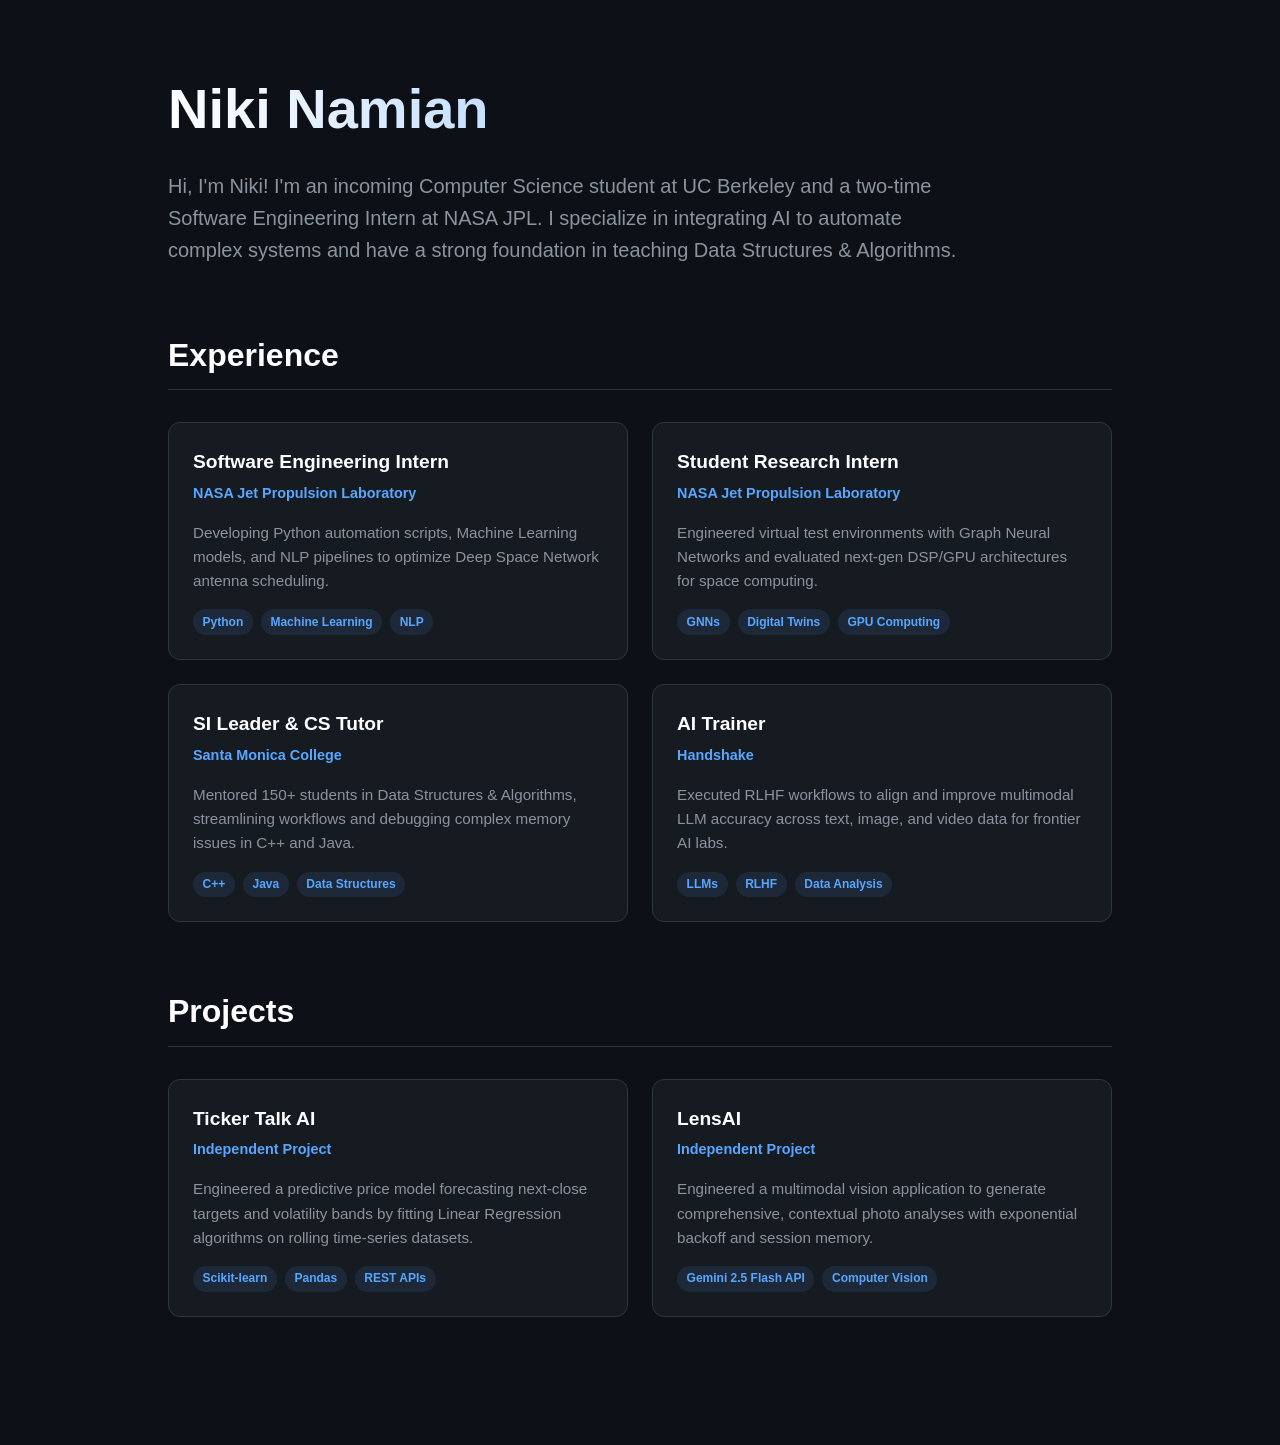
==== index.html @ df6cf2d8 "initial" ====
<!DOCTYPE html>
<html lang="en">
<head>
    <meta charset="UTF-8">
    <meta name="viewport" content="width=device-width, initial-scale=1.0">
    <title>Niki Namian | Software Engineer</title>
    <style>
        :root {
            --bg-color: #0d1117;
            --card-bg: #161b22;
            --text-main: #c9d1d9;
            --text-muted: #8b949e;
            --accent: #58a6ff;
            --accent-glow: rgba(88, 166, 255, 0.4);
        }

        * {
            margin: 0;
            padding: 0;
            box-sizing: border-box;
        }

        body {
            font-family: -apple-system, BlinkMacSystemFont, "Segoe UI", Roboto, Helvetica, Arial, sans-serif;
            background-color: var(--bg-color);
            color: var(--text-main);
            line-height: 1.6;
            padding: 5% 10%;
            max-width: 1200px;
            margin: 0 auto;
        }

        /* Hero Section */
        header {
            margin-bottom: 4rem;
            animation: fadeIn 1s ease-in-out;
        }

        h1 {
            font-size: 3.5rem;
            margin-bottom: 1rem;
            background: linear-gradient(90deg, #ffffff, var(--accent));
            -webkit-background-clip: text;
            -webkit-text-fill-color: transparent;
        }

        .hero-text {
            font-size: 1.25rem;
            color: var(--text-muted);
            max-width: 800px;
        }

        h2.section-title {
            font-size: 2rem;
            border-bottom: 1px solid #30363d;
            padding-bottom: 0.5rem;
            margin-bottom: 2rem;
            color: #fff;
        }

        /* Grid Layout for Cards */
        .grid-container {
            display: grid;
            grid-template-columns: repeat(auto-fit, minmax(300px, 1fr));
            gap: 1.5rem;
            margin-bottom: 4rem;
        }

        /* Card Styling */
        .card {
            background-color: var(--card-bg);
            border: 1px solid #30363d;
            border-radius: 12px;
            padding: 1.5rem;
            transition: transform 0.3s ease, box-shadow 0.3s ease, border-color 0.3s ease;
        }

        .card:hover {
            transform: translateY(-5px);
            box-shadow: 0 8px 24px var(--accent-glow);
            border-color: var(--accent);
        }

        .card h3 {
            color: #fff;
            margin-bottom: 0.25rem;
            font-size: 1.2rem;
        }

        .card .company {
            color: var(--accent);
            font-weight: 600;
            font-size: 0.9rem;
            margin-bottom: 1rem;
            display: block;
        }

        .card p {
            font-size: 0.95rem;
            color: var(--text-muted);
        }

        /* Tags for Skills */
        .tags {
            margin-top: 1rem;
            display: flex;
            flex-wrap: wrap;
            gap: 0.5rem;
        }

        .tag {
            background-color: rgba(88, 166, 255, 0.1);
            color: var(--accent);
            padding: 0.2rem 0.6rem;
            border-radius: 20px;
            font-size: 0.75rem;
            font-weight: 600;
        }

        @keyframes fadeIn {
            from { opacity: 0; transform: translateY(20px); }
            to { opacity: 1; transform: translateY(0); }
        }
    </style>
</head>
<body>

    <header>
        <h1>Niki Namian</h1>
        <p class="hero-text">
            Hi, I'm Niki! I'm an incoming Computer Science student at UC Berkeley and a two-time Software Engineering Intern at NASA JPL. I specialize in integrating AI to automate complex systems and have a strong foundation in teaching Data Structures & Algorithms.
        </p>
    </header>

    <main>
        <!-- Experience Section -->
        <h2 class="section-title">Experience</h2>
        <div class="grid-container">
            
            <div class="card">
                <h3>Software Engineering Intern</h3>
                <span class="company">NASA Jet Propulsion Laboratory</span>
                <p>Developing Python automation scripts, Machine Learning models, and NLP pipelines to optimize Deep Space Network antenna scheduling.</p>
                <div class="tags">
                    <span class="tag">Python</span>
                    <span class="tag">Machine Learning</span>
                    <span class="tag">NLP</span>
                </div>
            </div>

            <div class="card">
                <h3>Student Research Intern</h3>
                <span class="company">NASA Jet Propulsion Laboratory</span>
                <p>Engineered virtual test environments with Graph Neural Networks and evaluated next-gen DSP/GPU architectures for space computing.</p>
                <div class="tags">
                    <span class="tag">GNNs</span>
                    <span class="tag">Digital Twins</span>
                    <span class="tag">GPU Computing</span>
                </div>
            </div>

            <div class="card">
                <h3>SI Leader & CS Tutor</h3>
                <span class="company">Santa Monica College</span>
                <p>Mentored 150+ students in Data Structures & Algorithms, streamlining workflows and debugging complex memory issues in C++ and Java.</p>
                <div class="tags">
                    <span class="tag">C++</span>
                    <span class="tag">Java</span>
                    <span class="tag">Data Structures</span>
                </div>
            </div>

            <div class="card">
                <h3>AI Trainer</h3>
                <span class="company">Handshake</span>
                <p>Executed RLHF workflows to align and improve multimodal LLM accuracy across text, image, and video data for frontier AI labs.</p>
                <div class="tags">
                    <span class="tag">LLMs</span>
                    <span class="tag">RLHF</span>
                    <span class="tag">Data Analysis</span>
                </div>
            </div>
        </div>

        <!-- Projects Section -->
        <h2 class="section-title">Projects</h2>
        <div class="grid-container">
            
            <div class="card">
                <h3>Ticker Talk AI</h3>
                <span class="company">Independent Project</span>
                <p>Engineered a predictive price model forecasting next-close targets and volatility bands by fitting Linear Regression algorithms on rolling time-series datasets.</p>
                <div class="tags">
                    <span class="tag">Scikit-learn</span>
                    <span class="tag">Pandas</span>
                    <span class="tag">REST APIs</span>
                </div>
            </div>

            <div class="card">
                <h3>LensAI</h3>
                <span class="company">Independent Project</span>
                <p>Engineered a multimodal vision application to generate comprehensive, contextual photo analyses with exponential backoff and session memory.</p>
                <div class="tags">
                    <span class="tag">Gemini 2.5 Flash API</span>
                    <span class="tag">Computer Vision</span>
                </div>
            </div>

        </div>
    </main>

</body>
</html>
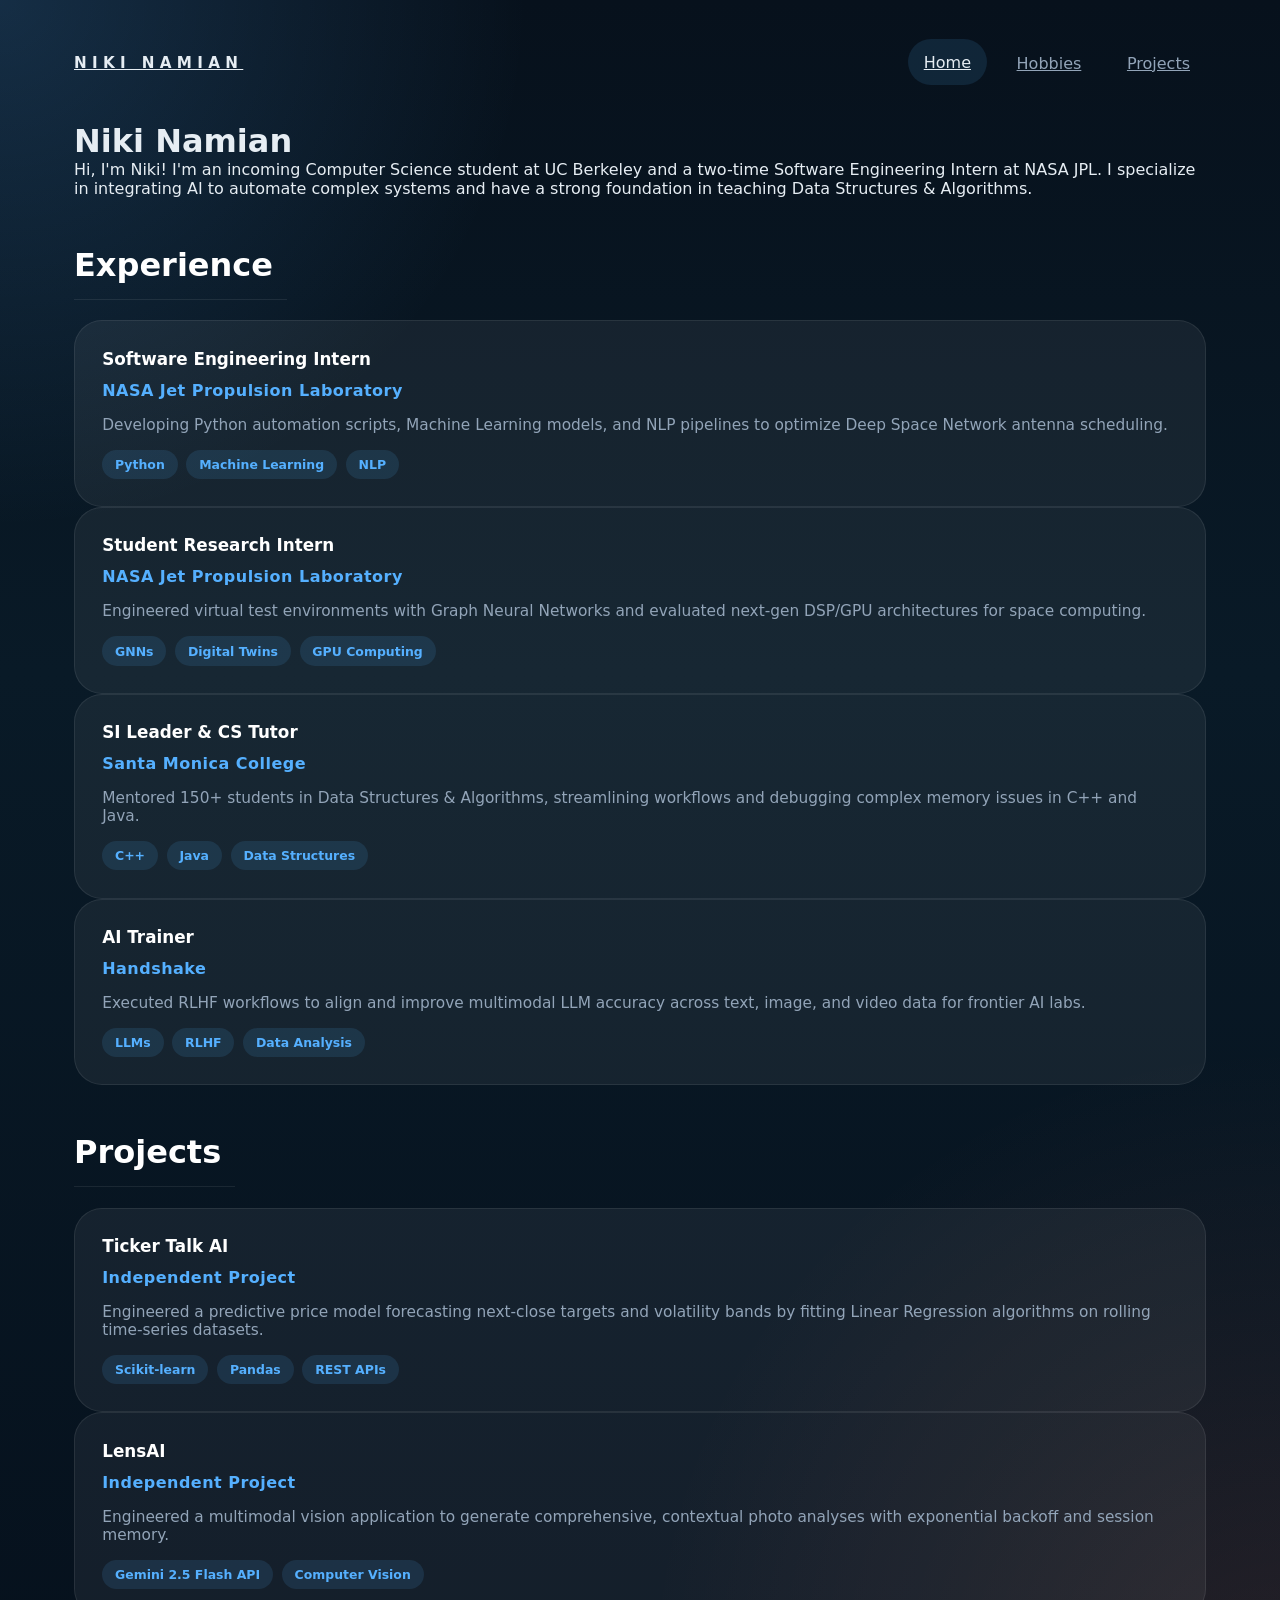
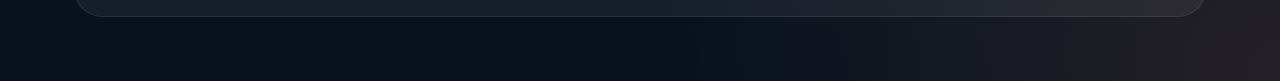
==== commit d7a84371: "updating home" ====
--- a/index.html
+++ b/index.html
@@ -4,126 +4,17 @@
     <meta charset="UTF-8">
     <meta name="viewport" content="width=device-width, initial-scale=1.0">
     <title>Niki Namian | Software Engineer</title>
-    <style>
-        :root {
-            --bg-color: #0d1117;
-            --card-bg: #161b22;
-            --text-main: #c9d1d9;
-            --text-muted: #8b949e;
-            --accent: #58a6ff;
-            --accent-glow: rgba(88, 166, 255, 0.4);
-        }
-
-        * {
-            margin: 0;
-            padding: 0;
-            box-sizing: border-box;
-        }
-
-        body {
-            font-family: -apple-system, BlinkMacSystemFont, "Segoe UI", Roboto, Helvetica, Arial, sans-serif;
-            background-color: var(--bg-color);
-            color: var(--text-main);
-            line-height: 1.6;
-            padding: 5% 10%;
-            max-width: 1200px;
-            margin: 0 auto;
-        }
-
-        /* Hero Section */
-        header {
-            margin-bottom: 4rem;
-            animation: fadeIn 1s ease-in-out;
-        }
-
-        h1 {
-            font-size: 3.5rem;
-            margin-bottom: 1rem;
-            background: linear-gradient(90deg, #ffffff, var(--accent));
-            -webkit-background-clip: text;
-            -webkit-text-fill-color: transparent;
-        }
-
-        .hero-text {
-            font-size: 1.25rem;
-            color: var(--text-muted);
-            max-width: 800px;
-        }
-
-        h2.section-title {
-            font-size: 2rem;
-            border-bottom: 1px solid #30363d;
-            padding-bottom: 0.5rem;
-            margin-bottom: 2rem;
-            color: #fff;
-        }
-
-        /* Grid Layout for Cards */
-        .grid-container {
-            display: grid;
-            grid-template-columns: repeat(auto-fit, minmax(300px, 1fr));
-            gap: 1.5rem;
-            margin-bottom: 4rem;
-        }
-
-        /* Card Styling */
-        .card {
-            background-color: var(--card-bg);
-            border: 1px solid #30363d;
-            border-radius: 12px;
-            padding: 1.5rem;
-            transition: transform 0.3s ease, box-shadow 0.3s ease, border-color 0.3s ease;
-        }
-
-        .card:hover {
-            transform: translateY(-5px);
-            box-shadow: 0 8px 24px var(--accent-glow);
-            border-color: var(--accent);
-        }
-
-        .card h3 {
-            color: #fff;
-            margin-bottom: 0.25rem;
-            font-size: 1.2rem;
-        }
-
-        .card .company {
-            color: var(--accent);
-            font-weight: 600;
-            font-size: 0.9rem;
-            margin-bottom: 1rem;
-            display: block;
-        }
-
-        .card p {
-            font-size: 0.95rem;
-            color: var(--text-muted);
-        }
-
-        /* Tags for Skills */
-        .tags {
-            margin-top: 1rem;
-            display: flex;
-            flex-wrap: wrap;
-            gap: 0.5rem;
-        }
-
-        .tag {
-            background-color: rgba(88, 166, 255, 0.1);
-            color: var(--accent);
-            padding: 0.2rem 0.6rem;
-            border-radius: 20px;
-            font-size: 0.75rem;
-            font-weight: 600;
-        }
-
-        @keyframes fadeIn {
-            from { opacity: 0; transform: translateY(20px); }
-            to { opacity: 1; transform: translateY(0); }
-        }
-    </style>
+    <link rel="stylesheet" href="style.css">
 </head>
-<body>
+<body class="page-shell page-type-home">
+    <nav>
+        <a class="brand" href="index.html">Niki Namian</a>
+        <div class="nav-links">
+            <a class="nav-link active" href="index.html">Home</a>
+            <a class="nav-link" href="hobbies.html">Hobbies</a>
+            <a class="nav-link" href="#projects">Projects</a>
+        </div>
+    </nav>
 
     <header>
         <h1>Niki Namian</h1>
--- a/style.css
+++ b/style.css
@@ -0,0 +1,371 @@
+:root {
+    --bg: #06111d;
+    --surface: rgba(255, 255, 255, 0.06);
+    --surface-strong: rgba(255, 255, 255, 0.1);
+    --text: #e6edf3;
+    --muted: #92a4b8;
+    --accent: #55b0ff;
+    --accent-soft: rgba(85, 176, 255, 0.16);
+    --sun: #ffd166;
+    --coral: #ff8a70;
+}
+
+* {
+    margin: 0;
+    padding: 0;
+    box-sizing: border-box;
+}
+
+html {
+    scroll-behavior: smooth;
+}
+
+body {
+    min-height: 100vh;
+    font-family: Inter, system-ui, -apple-system, BlinkMacSystemFont, "Segoe UI", sans-serif;
+    color: var(--text);
+    background: radial-gradient(circle at top left, rgba(85, 176, 255, 0.18), transparent 25%),
+        radial-gradient(circle at bottom right, rgba(255, 138, 112, 0.12), transparent 30%),
+        linear-gradient(180deg, #07111c 0%, #091a27 40%, #06111d 100%);
+}
+
+img {
+    display: block;
+    width: 100%;
+    height: auto;
+    border-radius: 22px;
+}
+
+.page-shell {
+    max-width: 1180px;
+    margin: 0 auto;
+    padding: 2.5rem 1.5rem 4rem;
+}
+
+nav {
+    display: flex;
+    justify-content: space-between;
+    align-items: center;
+    gap: 1rem;
+    margin-bottom: 2.25rem;
+}
+
+.brand {
+    font-size: 0.95rem;
+    letter-spacing: 0.35em;
+    text-transform: uppercase;
+    color: var(--text);
+    font-weight: 700;
+}
+
+.nav-links {
+    display: flex;
+    flex-wrap: wrap;
+    gap: 0.85rem;
+}
+
+.nav-link {
+    padding: 0.85rem 1rem;
+    border-radius: 999px;
+    color: var(--muted);
+    transition: transform 0.22s ease, color 0.22s ease, background 0.22s ease;
+}
+
+.nav-link:hover,
+.nav-link.active {
+    background: rgba(85, 176, 255, 0.12);
+    color: var(--text);
+    transform: translateY(-1px);
+}
+
+.hero {
+    display: grid;
+    gap: 2rem;
+    padding-bottom: 2.5rem;
+    border-bottom: 1px solid rgba(255, 255, 255, 0.08);
+}
+
+.hero-headline {
+    font-size: clamp(3rem, 5vw, 4.4rem);
+    line-height: 0.98;
+    max-width: 10ch;
+    background: linear-gradient(90deg, #ffffff, var(--accent));
+    -webkit-background-clip: text;
+    -webkit-text-fill-color: transparent;
+}
+
+.eyebrow {
+    display: inline-flex;
+    margin-bottom: 1rem;
+    font-size: 0.82rem;
+    letter-spacing: 0.16em;
+    text-transform: uppercase;
+    color: var(--accent);
+}
+
+.hero-subtitle,
+.card p,
+.illustration p,
+.footer {
+    color: var(--muted);
+}
+
+.hero-subtitle {
+    max-width: 720px;
+    font-size: 1rem;
+    line-height: 1.85;
+}
+
+.hero-badges {
+    display: grid;
+    grid-template-columns: repeat(auto-fit, minmax(240px, 1fr));
+    gap: 1rem;
+}
+
+.badge,
+.card,
+.illustration,
+.gallery-card {
+    background: var(--surface);
+    border: 1px solid rgba(255, 255, 255, 0.08);
+    border-radius: 28px;
+    padding: 1.7rem;
+    transition: transform 0.25s ease, box-shadow 0.25s ease, border-color 0.25s ease;
+}
+
+.badge:hover,
+.card:hover,
+.gallery-card:hover,
+.illustration:hover {
+    transform: translateY(-4px);
+    border-color: rgba(85, 176, 255, 0.35);
+    box-shadow: 0 22px 40px rgba(6, 17, 29, 0.26);
+}
+
+.badge h3,
+.card h3,
+.section-title,
+.gallery-card h3 {
+    color: #ffffff;
+}
+
+.badge h3,
+.card h3,
+.gallery-card h3 {
+    font-size: 1.05rem;
+    margin-bottom: 0.75rem;
+}
+
+.badge p,
+.card p,
+.illustration p,
+.footer {
+    font-size: 0.96rem;
+}
+
+.card .company,
+.card .meta,
+.tag,
+.highlight {
+    color: var(--accent);
+}
+
+.card .company,
+.card .meta {
+    display: inline-block;
+    margin-bottom: 1rem;
+    font-weight: 700;
+    letter-spacing: 0.03em;
+}
+
+.tags {
+    display: flex;
+    flex-wrap: wrap;
+    gap: 0.55rem;
+    margin-top: 1rem;
+}
+
+.tag {
+    font-size: 0.78rem;
+    padding: 0.45rem 0.8rem;
+    border-radius: 999px;
+    background: rgba(85, 176, 255, 0.12);
+    font-weight: 700;
+}
+
+.section-title {
+    font-size: 2rem;
+    border-bottom: 1px solid rgba(255, 255, 255, 0.08);
+    padding-bottom: 0.9rem;
+    margin: 3rem 0 1.3rem;
+    display: inline-flex;
+    align-items: center;
+    gap: 0.85rem;
+}
+
+.section-title::after {
+    content: "";
+    flex: 1;
+    height: 1px;
+    background: rgba(255, 255, 255, 0.08);
+}
+
+.grid {
+    display: grid;
+    gap: 1.4rem;
+    grid-template-columns: repeat(auto-fit, minmax(280px, 1fr));
+}
+
+.illustration {
+    position: relative;
+    overflow: hidden;
+    min-height: 280px;
+    display: grid;
+    place-items: center;
+}
+
+.illustration::before {
+    content: "";
+    position: absolute;
+    inset: 0;
+    background: radial-gradient(circle at 20% 20%, rgba(255, 255, 255, 0.1), transparent 30%);
+    pointer-events: none;
+}
+
+.illustration-content {
+    position: relative;
+    z-index: 1;
+}
+
+.illustration strong {
+    display: block;
+    font-size: 1.95rem;
+    margin-bottom: 1rem;
+}
+
+.illustration p {
+    max-width: 34rem;
+    line-height: 1.9;
+}
+
+.photo-grid {
+    display: grid;
+    gap: 1rem;
+    grid-template-columns: repeat(auto-fit, minmax(220px, 1fr));
+}
+
+.photo-card {
+    position: relative;
+    overflow: hidden;
+    border-radius: 26px;
+    border: 1px solid rgba(255, 255, 255, 0.08);
+    background: rgba(255, 255, 255, 0.03);
+}
+
+.photo-card::after {
+    content: "";
+    position: absolute;
+    inset: 0;
+    background: radial-gradient(circle at top left, rgba(85, 176, 255, 0.18), transparent 22%);
+    pointer-events: none;
+}
+
+.photo-card img {
+    border-radius: 26px;
+    min-height: 220px;
+    object-fit: cover;
+}
+
+.photo-card .label {
+    position: absolute;
+    left: 1rem;
+    bottom: 1rem;
+    padding: 0.55rem 0.95rem;
+    border-radius: 999px;
+    background: rgba(5, 13, 26, 0.8);
+    color: #ffffff;
+    font-size: 0.9rem;
+    z-index: 1;
+}
+
+.footer {
+    margin-top: 4rem;
+    display: flex;
+    justify-content: space-between;
+    align-items: center;
+    gap: 1rem;
+    flex-wrap: wrap;
+    border-top: 1px solid rgba(255, 255, 255, 0.08);
+    padding-top: 1.6rem;
+    font-size: 0.94rem;
+}
+
+.footer a {
+    color: var(--accent);
+}
+
+.highlight {
+    color: var(--sun);
+    font-weight: 700;
+}
+
+.hero-preview {
+    display: grid;
+    gap: 1rem;
+    grid-template-columns: repeat(3, minmax(0, 1fr));
+}
+
+.hero-preview .photo-card {
+    min-height: 180px;
+}
+
+.gallery-card {
+    display: flex;
+    flex-direction: column;
+    justify-content: space-between;
+    min-height: 220px;
+}
+
+.gallery-card h3 {
+    margin-bottom: 0.8rem;
+}
+
+.gallery-card ul {
+    list-style: none;
+    display: grid;
+    gap: 0.7rem;
+}
+
+.gallery-card li {
+    position: relative;
+    padding-left: 1.3rem;
+}
+
+.gallery-card li::before {
+    content: "•";
+    position: absolute;
+    left: 0;
+    color: var(--accent);
+}
+
+@media (max-width: 860px) {
+    .hero {
+        padding-bottom: 2rem;
+    }
+    .hero-preview {
+        grid-template-columns: 1fr;
+    }
+}
+
+@media (max-width: 680px) {
+    .nav {
+        flex-direction: column;
+        align-items: flex-start;
+    }
+    .hero {
+        gap: 1.5rem;
+    }
+    .hero-headline {
+        font-size: 2.8rem;
+    }
+}
